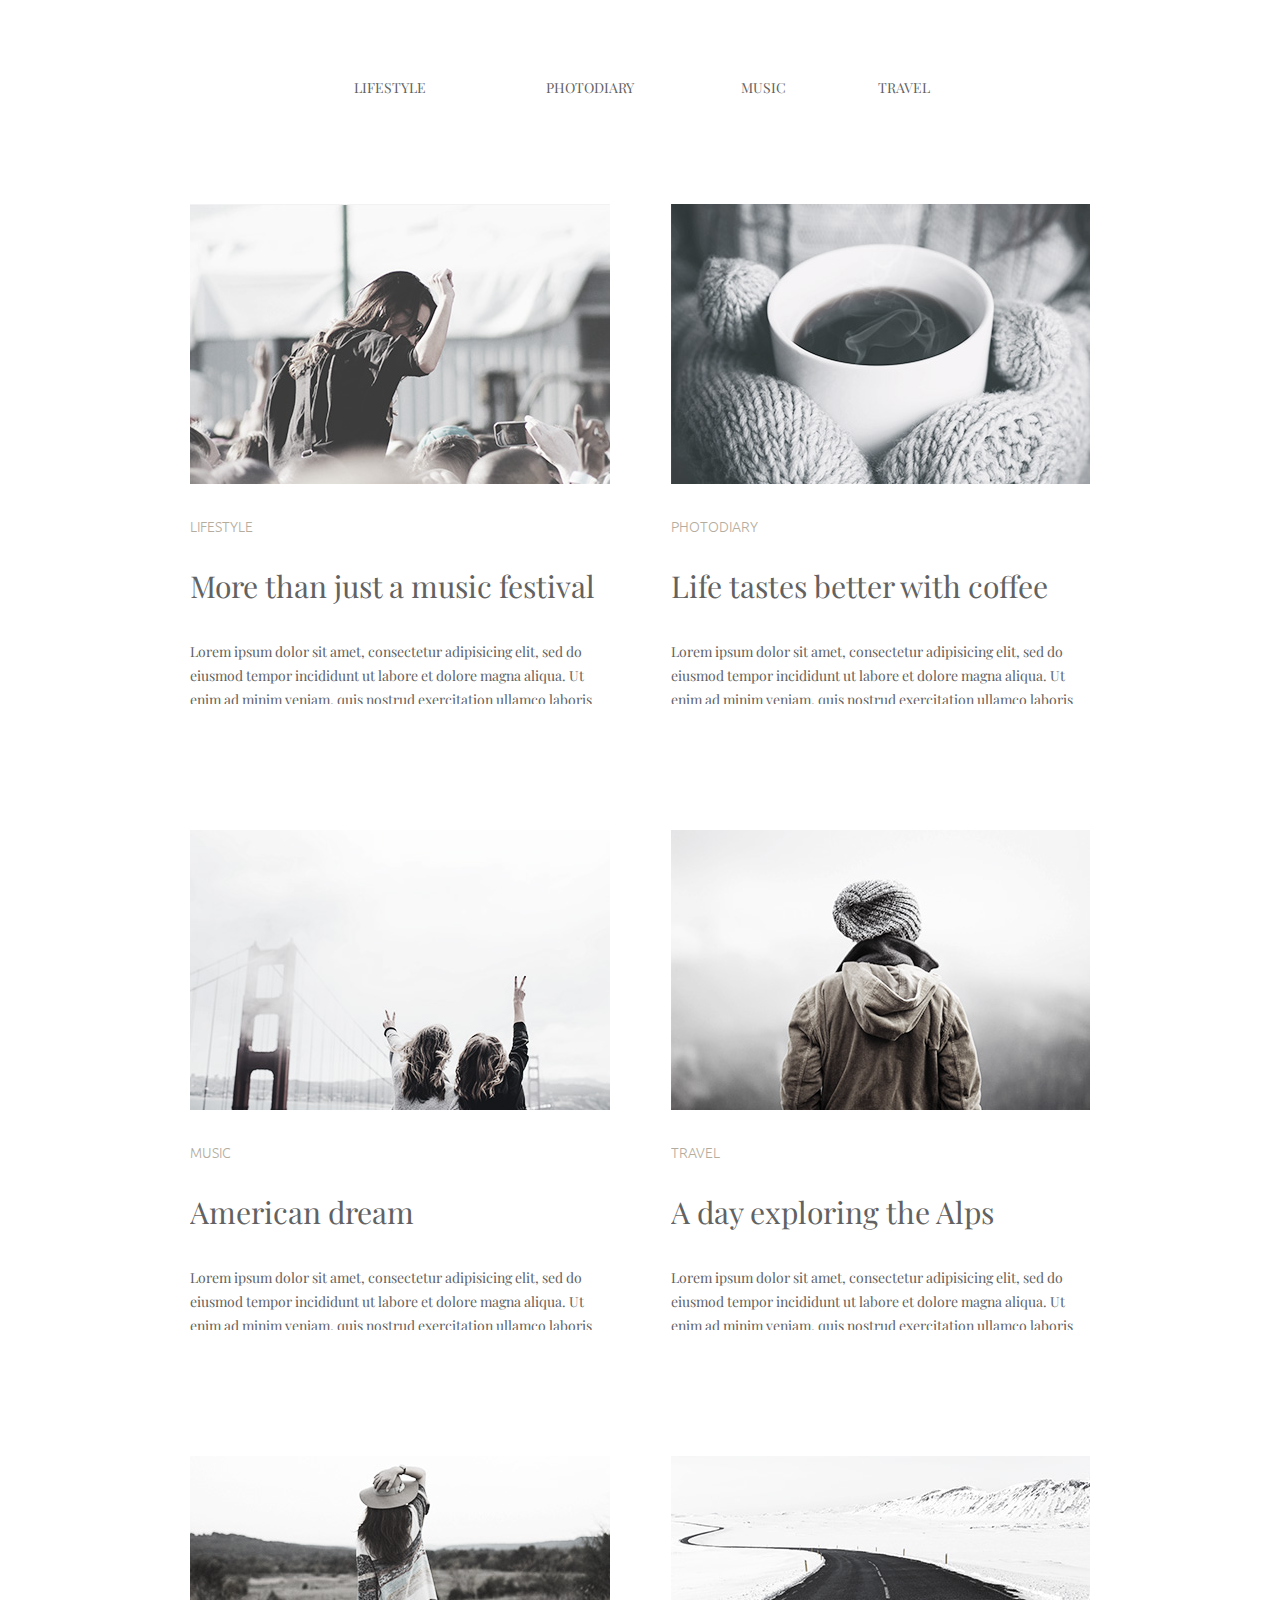
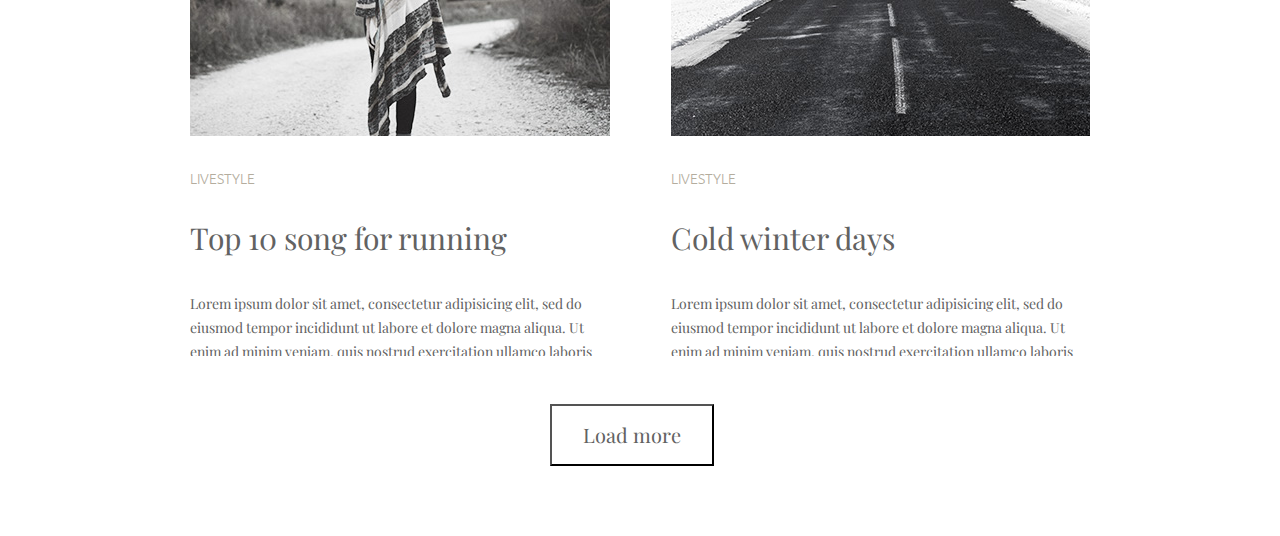
==== module-03/index.html @ 064b9994 "added module-03" ====
<!DOCTYPE html>
<html lang="en">
  <head>
    <meta charset="UTF-8" />
    <meta name="viewport" content="width=device-width, initial-scale=1.0" />
    <meta http-equiv="X-UA-Compatible" content="ie=edge" />
    <title>Module-03</title>
    <link rel="stylesheet" href="css/normalize.css" />
    <link
      href="https://fonts.googleapis.com/css?family=Playfair+Display:400,700|Ubuntu:300,400&display=swap"
      rel="stylesheet"
    />
    <link rel="stylesheet" href="css/styles.css" />
  </head>

  <body>
    <header class="container">
      <nav>
        <ul class="site-navigation">
          <li class="lifestyle"><a href="#">lifestyle</a></li>
          <li class="photodiary"><a href="#">photodiary</a></li>
          <li class="music"><a href="#">music</a></li>
          <li><a href="#">travel</a></li>
        </ul>
      </nav>
    </header>

    <main class="container">
      <ul class="wrapper">
        <!-- Article 1 -->
        <li class="article">
          <img src="img/image1.jpg" alt="" width="420" height="280" />
          <p class="article-link">lifestyle</p>
          <h2>More than just a music festival</h2>
          <p>
            Lorem ipsum dolor sit amet, consectetur adipisicing elit, sed do
            eiusmod tempor incididunt ut labore et dolore magna aliqua. Ut enim
            ad minim veniam, quis nostrud exercitation ullamco laboris nisi ut
            aliquip ex ea commodo consequat. Duis aute irure dolor in
            reprehenderit in voluptate velit esse cillum dolore eu fugiat nulla
            pariatur. Excepteur sint occaecat cupidatat non proident, sunt in
            culpa qui officia deserunt mollit anim id est laborum. Sed ut
            perspiciatis unde omnis iste natus error sit voluptatem accusantium
            doloremque laudantium, totam rem aperiam, eaque ipsa quae ab illo
            inventore veritatis et quasi architecto beatae vitae dicta sunt
            explicabo. Nemo enim ipsam voluptatem quia voluptas sit aspernatur
            aut odit aut fugit, sed quia consequuntur magni dolores eos qui
            ratione voluptatem sequi nesciunt. Neque porro quisquam est, qui
            dolorem ipsum quia dolor sit amet, consectetur, adipisci velit, sed
            quia non numquam eius modi tempora incidunt ut labore et dolore
            magnam aliquam quaerat voluptatem.
          </p>
        </li>

        <!-- Article 2 -->
        <li class="article">
          <img src="img/image2.jpg" alt="" width="419" height="280" />
          <p class="article-link">photodiary</p>
          <h2>Life tastes better with coffee</h2>
          <p>
            Lorem ipsum dolor sit amet, consectetur adipisicing elit, sed do
            eiusmod tempor incididunt ut labore et dolore magna aliqua. Ut enim
            ad minim veniam, quis nostrud exercitation ullamco laboris nisi ut
            aliquip ex ea commodo consequat. Duis aute irure dolor in
            reprehenderit in voluptate velit esse cillum dolore eu fugiat nulla
            pariatur. Excepteur sint occaecat cupidatat non proident, sunt in
            culpa qui officia deserunt mollit anim id est laborum. Sed ut
            perspiciatis unde omnis iste natus error sit voluptatem accusantium
            doloremque laudantium, totam rem aperiam, eaque ipsa quae ab illo
            inventore veritatis et quasi architecto beatae vitae dicta sunt
            explicabo. Nemo enim ipsam voluptatem quia voluptas sit aspernatur
            aut odit aut fugit, sed quia consequuntur magni dolores eos qui
            ratione voluptatem sequi nesciunt. Neque porro quisquam est, qui
            dolorem ipsum quia dolor sit amet, consectetur, adipisci velit, sed
            quia non numquam eius modi tempora incidunt ut labore et dolore
            magnam aliquam quaerat voluptatem.
          </p>
        </li>

        <!-- Article 3 -->
        <li class="article">
          <img src="img/image3.jpg" alt="" width="420" height="280" />
          <p class="article-link">music</p>
          <h2>American dream</h2>
          <p>
            Lorem ipsum dolor sit amet, consectetur adipisicing elit, sed do
            eiusmod tempor incididunt ut labore et dolore magna aliqua. Ut enim
            ad minim veniam, quis nostrud exercitation ullamco laboris nisi ut
            aliquip ex ea commodo consequat. Duis aute irure dolor in
            reprehenderit in voluptate velit esse cillum dolore eu fugiat nulla
            pariatur. Excepteur sint occaecat cupidatat non proident, sunt in
            culpa qui officia deserunt mollit anim id est laborum. Sed ut
            perspiciatis unde omnis iste natus error sit voluptatem accusantium
            doloremque laudantium, totam rem aperiam, eaque ipsa quae ab illo
            inventore veritatis et quasi architecto beatae vitae dicta sunt
            explicabo. Nemo enim ipsam voluptatem quia voluptas sit aspernatur
            aut odit aut fugit, sed quia consequuntur magni dolores eos qui
            ratione voluptatem sequi nesciunt. Neque porro quisquam est, qui
            dolorem ipsum quia dolor sit amet, consectetur, adipisci velit, sed
            quia non numquam eius modi tempora incidunt ut labore et dolore
            magnam aliquam quaerat voluptatem.
          </p>
        </li>

        <!-- Article 4 -->
        <li class="article">
          <img src="img/image4.jpg" alt="" width="419" height="280" />
          <p class="article-link">travel</p>
          <h2>A day exploring the Alps</h2>
          <p>
            Lorem ipsum dolor sit amet, consectetur adipisicing elit, sed do
            eiusmod tempor incididunt ut labore et dolore magna aliqua. Ut enim
            ad minim veniam, quis nostrud exercitation ullamco laboris nisi ut
            aliquip ex ea commodo consequat. Duis aute irure dolor in
            reprehenderit in voluptate velit esse cillum dolore eu fugiat nulla
            pariatur. Excepteur sint occaecat cupidatat non proident, sunt in
            culpa qui officia deserunt mollit anim id est laborum. Sed ut
            perspiciatis unde omnis iste natus error sit voluptatem accusantium
            doloremque laudantium, totam rem aperiam, eaque ipsa quae ab illo
            inventore veritatis et quasi architecto beatae vitae dicta sunt
            explicabo. Nemo enim ipsam voluptatem quia voluptas sit aspernatur
            aut odit aut fugit, sed quia consequuntur magni dolores eos qui
            ratione voluptatem sequi nesciunt. Neque porro quisquam est, qui
            dolorem ipsum quia dolor sit amet, consectetur, adipisci velit, sed
            quia non numquam eius modi tempora incidunt ut labore et dolore
            magnam aliquam quaerat voluptatem.
          </p>
        </li>

        <!-- Article 5 -->
        <li class="article">
          <img src="img/image5.jpg" alt="" width="420" height="280" />
          <p class="article-link">livestyle</p>
          <h2>Top 10 song for running</h2>
          <p>
            Lorem ipsum dolor sit amet, consectetur adipisicing elit, sed do
            eiusmod tempor incididunt ut labore et dolore magna aliqua. Ut enim
            ad minim veniam, quis nostrud exercitation ullamco laboris nisi ut
            aliquip ex ea commodo consequat. Duis aute irure dolor in
            reprehenderit in voluptate velit esse cillum dolore eu fugiat nulla
            pariatur. Excepteur sint occaecat cupidatat non proident, sunt in
            culpa qui officia deserunt mollit anim id est laborum. Sed ut
            perspiciatis unde omnis iste natus error sit voluptatem accusantium
            doloremque laudantium, totam rem aperiam, eaque ipsa quae ab illo
            inventore veritatis et quasi architecto beatae vitae dicta sunt
            explicabo. Nemo enim ipsam voluptatem quia voluptas sit aspernatur
            aut odit aut fugit, sed quia consequuntur magni dolores eos qui
            ratione voluptatem sequi nesciunt. Neque porro quisquam est, qui
            dolorem ipsum quia dolor sit amet, consectetur, adipisci velit, sed
            quia non numquam eius modi tempora incidunt ut labore et dolore
            magnam aliquam quaerat voluptatem.
          </p>
        </li>

        <!-- Article 6 -->
        <li class="article">
          <img src="img/image6.jpg" alt="" width="419" height="280" />
          <p class="article-link">livestyle</p>
          <h2>Cold winter days</h2>
          <p>
            Lorem ipsum dolor sit amet, consectetur adipisicing elit, sed do
            eiusmod tempor incididunt ut labore et dolore magna aliqua. Ut enim
            ad minim veniam, quis nostrud exercitation ullamco laboris nisi ut
            aliquip ex ea commodo consequat. Duis aute irure dolor in
            reprehenderit in voluptate velit esse cillum dolore eu fugiat nulla
            pariatur. Excepteur sint occaecat cupidatat non proident, sunt in
            culpa qui officia deserunt mollit anim id est laborum. Sed ut
            perspiciatis unde omnis iste natus error sit voluptatem accusantium
            doloremque laudantium, totam rem aperiam, eaque ipsa quae ab illo
            inventore veritatis et quasi architecto beatae vitae dicta sunt
            explicabo. Nemo enim ipsam voluptatem quia voluptas sit aspernatur
            aut odit aut fugit, sed quia consequuntur magni dolores eos qui
            ratione voluptatem sequi nesciunt. Neque porro quisquam est, qui
            dolorem ipsum quia dolor sit amet, consectetur, adipisci velit, sed
            quia non numquam eius modi tempora incidunt ut labore et dolore
            magnam aliquam quaerat voluptatem.
          </p>
        </li>
      </ul>
      <form><button>Load more</button></form>
    </main>
  </body>
</html>
---- module-03/css/styles.css ----
html {
    box-sizing: border-box;
}

*,
*::before,
*::after{
    box-sizing: inherit;
}

body{
    font-family: 'Playfair Display', serif;
    color: #626262;
    font-size: 0;
}

.container {
    width: 901px;
    margin: 0 auto;
}
/* site navigation */
.site-navigation {
    list-style: none;
    margin: 76px 0 104px 164px;
    padding: 0;
    }

.site-navigation li{
    display: inline-block;
}
.lifestyle {
    margin-right: 120px;
}
.photodiary {
    margin-right: 107px;
}
.music {
    margin-right: 92px;
}


.site-navigation a{
    font-size: 14px;
    line-height: 24px;
    color: #626262;
    text-transform: uppercase;
    text-decoration: none;
}
.site-navigation a:hover,
.site-navigation a:focus {
    color: #03a9f4;  
}

/* main */

.article {
    display: inline-block;
    width: 420px;
    height: 500px;
    overflow: hidden;
    margin-bottom: 126px;
}

.wrapper {
    list-style: none;
    margin: 0;
    padding: 0;
}


.article-link{
color: #b4ad9e;
text-transform: uppercase;
font-size: 14px;
line-height: 17px;
font-family: 'Ubuntu', sans-serif;
font-weight: 300;
margin: 30px 0 30px 0;
}

.article h2{
    font-size: 30px;
    line-height: 36px;
    font-weight: 400;
    margin: 0 0 36px 0;
}

.article p{
    font-size: 14px;
    line-height: 24px;
}
.article {
    margin-right: 61px;
}
.article:nth-child(2n) {
    margin-right: 0;
}
.article:nth-child(5),
.article:nth-child(6) {
    margin-bottom: 0;
}
button {
    color: #626262;
    font-size: 20px;
    line-height: 24px;
    height: 62px;
    width: 164px;
    margin: 48px 0 70px 360px;
    background-color: #ffffff;
}
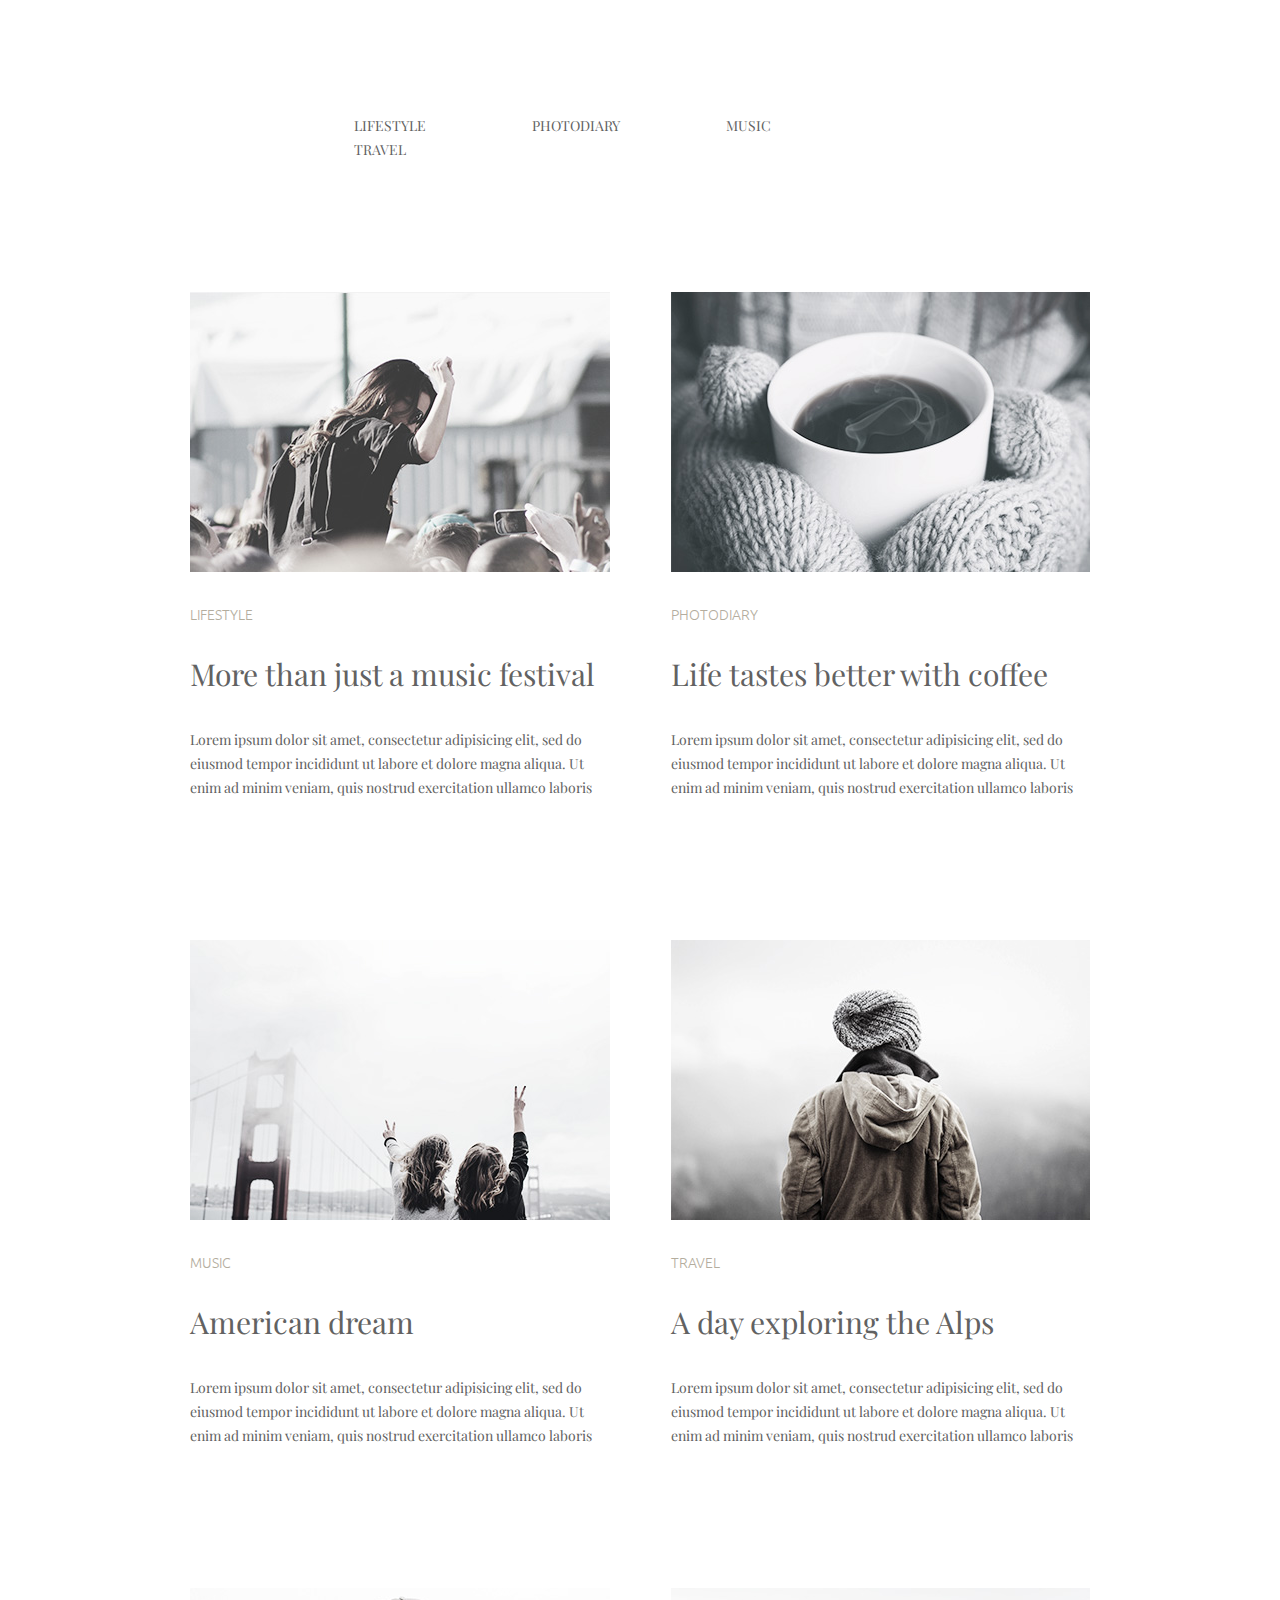
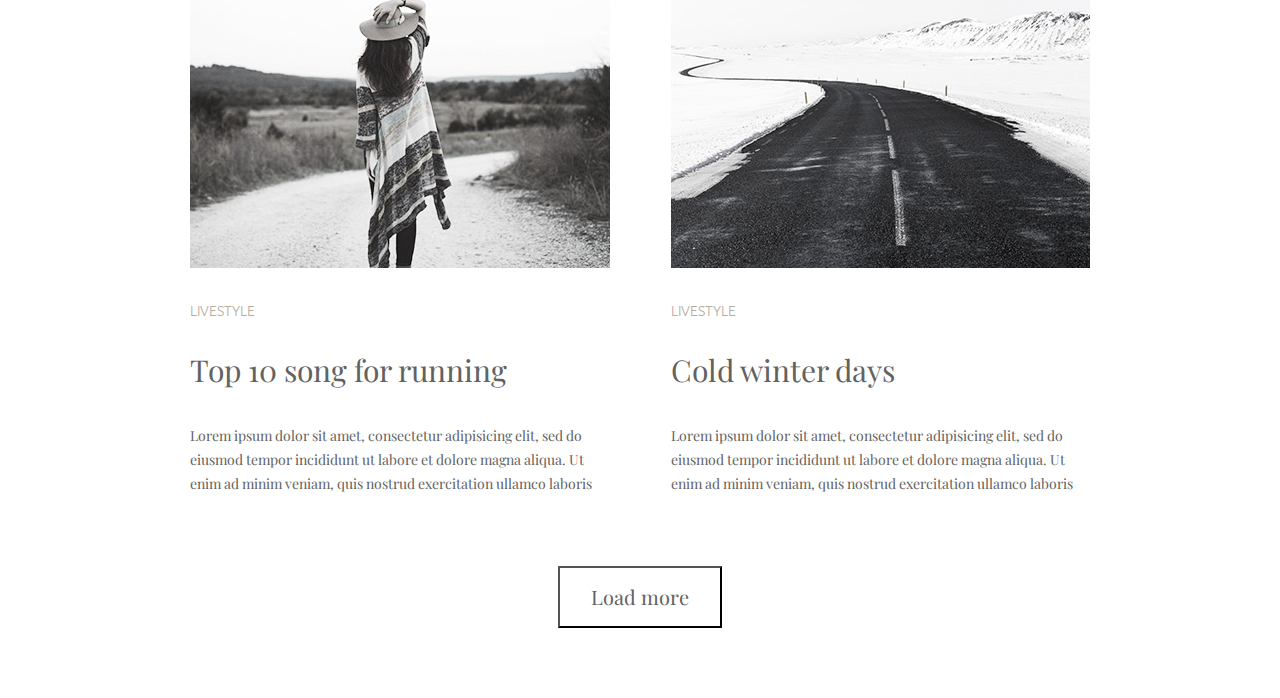
==== commit c720beaf: "bugs fixed" ====
--- a/module-03/index.html
+++ b/module-03/index.html
@@ -15,18 +15,18 @@
 
   <body>
     <header class="container">
-      <nav>
+      <nav class="navigation">
         <ul class="site-navigation">
-          <li class="lifestyle"><a href="#">lifestyle</a></li>
-          <li class="photodiary"><a href="#">photodiary</a></li>
-          <li class="music"><a href="#">music</a></li>
+          <li><a href="#">lifestyle</a></li>
+          <li><a href="#">photodiary</a></li>
+          <li><a href="#">music</a></li>
           <li><a href="#">travel</a></li>
         </ul>
       </nav>
     </header>
 
     <main class="container">
-      <ul class="wrapper">
+      <ul class="post">
         <!-- Article 1 -->
         <li class="article">
           <img src="img/image1.jpg" alt="" width="420" height="280" />
@@ -35,20 +35,7 @@
           <p>
             Lorem ipsum dolor sit amet, consectetur adipisicing elit, sed do
             eiusmod tempor incididunt ut labore et dolore magna aliqua. Ut enim
-            ad minim veniam, quis nostrud exercitation ullamco laboris nisi ut
-            aliquip ex ea commodo consequat. Duis aute irure dolor in
-            reprehenderit in voluptate velit esse cillum dolore eu fugiat nulla
-            pariatur. Excepteur sint occaecat cupidatat non proident, sunt in
-            culpa qui officia deserunt mollit anim id est laborum. Sed ut
-            perspiciatis unde omnis iste natus error sit voluptatem accusantium
-            doloremque laudantium, totam rem aperiam, eaque ipsa quae ab illo
-            inventore veritatis et quasi architecto beatae vitae dicta sunt
-            explicabo. Nemo enim ipsam voluptatem quia voluptas sit aspernatur
-            aut odit aut fugit, sed quia consequuntur magni dolores eos qui
-            ratione voluptatem sequi nesciunt. Neque porro quisquam est, qui
-            dolorem ipsum quia dolor sit amet, consectetur, adipisci velit, sed
-            quia non numquam eius modi tempora incidunt ut labore et dolore
-            magnam aliquam quaerat voluptatem.
+            ad minim veniam, quis nostrud exercitation ullamco laboris
           </p>
         </li>
 
@@ -60,20 +47,7 @@
           <p>
             Lorem ipsum dolor sit amet, consectetur adipisicing elit, sed do
             eiusmod tempor incididunt ut labore et dolore magna aliqua. Ut enim
-            ad minim veniam, quis nostrud exercitation ullamco laboris nisi ut
-            aliquip ex ea commodo consequat. Duis aute irure dolor in
-            reprehenderit in voluptate velit esse cillum dolore eu fugiat nulla
-            pariatur. Excepteur sint occaecat cupidatat non proident, sunt in
-            culpa qui officia deserunt mollit anim id est laborum. Sed ut
-            perspiciatis unde omnis iste natus error sit voluptatem accusantium
-            doloremque laudantium, totam rem aperiam, eaque ipsa quae ab illo
-            inventore veritatis et quasi architecto beatae vitae dicta sunt
-            explicabo. Nemo enim ipsam voluptatem quia voluptas sit aspernatur
-            aut odit aut fugit, sed quia consequuntur magni dolores eos qui
-            ratione voluptatem sequi nesciunt. Neque porro quisquam est, qui
-            dolorem ipsum quia dolor sit amet, consectetur, adipisci velit, sed
-            quia non numquam eius modi tempora incidunt ut labore et dolore
-            magnam aliquam quaerat voluptatem.
+            ad minim veniam, quis nostrud exercitation ullamco laboris
           </p>
         </li>
 
@@ -85,20 +59,7 @@
           <p>
             Lorem ipsum dolor sit amet, consectetur adipisicing elit, sed do
             eiusmod tempor incididunt ut labore et dolore magna aliqua. Ut enim
-            ad minim veniam, quis nostrud exercitation ullamco laboris nisi ut
-            aliquip ex ea commodo consequat. Duis aute irure dolor in
-            reprehenderit in voluptate velit esse cillum dolore eu fugiat nulla
-            pariatur. Excepteur sint occaecat cupidatat non proident, sunt in
-            culpa qui officia deserunt mollit anim id est laborum. Sed ut
-            perspiciatis unde omnis iste natus error sit voluptatem accusantium
-            doloremque laudantium, totam rem aperiam, eaque ipsa quae ab illo
-            inventore veritatis et quasi architecto beatae vitae dicta sunt
-            explicabo. Nemo enim ipsam voluptatem quia voluptas sit aspernatur
-            aut odit aut fugit, sed quia consequuntur magni dolores eos qui
-            ratione voluptatem sequi nesciunt. Neque porro quisquam est, qui
-            dolorem ipsum quia dolor sit amet, consectetur, adipisci velit, sed
-            quia non numquam eius modi tempora incidunt ut labore et dolore
-            magnam aliquam quaerat voluptatem.
+            ad minim veniam, quis nostrud exercitation ullamco laboris
           </p>
         </li>
 
@@ -110,20 +71,7 @@
           <p>
             Lorem ipsum dolor sit amet, consectetur adipisicing elit, sed do
             eiusmod tempor incididunt ut labore et dolore magna aliqua. Ut enim
-            ad minim veniam, quis nostrud exercitation ullamco laboris nisi ut
-            aliquip ex ea commodo consequat. Duis aute irure dolor in
-            reprehenderit in voluptate velit esse cillum dolore eu fugiat nulla
-            pariatur. Excepteur sint occaecat cupidatat non proident, sunt in
-            culpa qui officia deserunt mollit anim id est laborum. Sed ut
-            perspiciatis unde omnis iste natus error sit voluptatem accusantium
-            doloremque laudantium, totam rem aperiam, eaque ipsa quae ab illo
-            inventore veritatis et quasi architecto beatae vitae dicta sunt
-            explicabo. Nemo enim ipsam voluptatem quia voluptas sit aspernatur
-            aut odit aut fugit, sed quia consequuntur magni dolores eos qui
-            ratione voluptatem sequi nesciunt. Neque porro quisquam est, qui
-            dolorem ipsum quia dolor sit amet, consectetur, adipisci velit, sed
-            quia non numquam eius modi tempora incidunt ut labore et dolore
-            magnam aliquam quaerat voluptatem.
+            ad minim veniam, quis nostrud exercitation ullamco laboris
           </p>
         </li>
 
@@ -135,20 +83,7 @@
           <p>
             Lorem ipsum dolor sit amet, consectetur adipisicing elit, sed do
             eiusmod tempor incididunt ut labore et dolore magna aliqua. Ut enim
-            ad minim veniam, quis nostrud exercitation ullamco laboris nisi ut
-            aliquip ex ea commodo consequat. Duis aute irure dolor in
-            reprehenderit in voluptate velit esse cillum dolore eu fugiat nulla
-            pariatur. Excepteur sint occaecat cupidatat non proident, sunt in
-            culpa qui officia deserunt mollit anim id est laborum. Sed ut
-            perspiciatis unde omnis iste natus error sit voluptatem accusantium
-            doloremque laudantium, totam rem aperiam, eaque ipsa quae ab illo
-            inventore veritatis et quasi architecto beatae vitae dicta sunt
-            explicabo. Nemo enim ipsam voluptatem quia voluptas sit aspernatur
-            aut odit aut fugit, sed quia consequuntur magni dolores eos qui
-            ratione voluptatem sequi nesciunt. Neque porro quisquam est, qui
-            dolorem ipsum quia dolor sit amet, consectetur, adipisci velit, sed
-            quia non numquam eius modi tempora incidunt ut labore et dolore
-            magnam aliquam quaerat voluptatem.
+            ad minim veniam, quis nostrud exercitation ullamco laboris
           </p>
         </li>
 
@@ -160,24 +95,14 @@
           <p>
             Lorem ipsum dolor sit amet, consectetur adipisicing elit, sed do
             eiusmod tempor incididunt ut labore et dolore magna aliqua. Ut enim
-            ad minim veniam, quis nostrud exercitation ullamco laboris nisi ut
-            aliquip ex ea commodo consequat. Duis aute irure dolor in
-            reprehenderit in voluptate velit esse cillum dolore eu fugiat nulla
-            pariatur. Excepteur sint occaecat cupidatat non proident, sunt in
-            culpa qui officia deserunt mollit anim id est laborum. Sed ut
-            perspiciatis unde omnis iste natus error sit voluptatem accusantium
-            doloremque laudantium, totam rem aperiam, eaque ipsa quae ab illo
-            inventore veritatis et quasi architecto beatae vitae dicta sunt
-            explicabo. Nemo enim ipsam voluptatem quia voluptas sit aspernatur
-            aut odit aut fugit, sed quia consequuntur magni dolores eos qui
-            ratione voluptatem sequi nesciunt. Neque porro quisquam est, qui
-            dolorem ipsum quia dolor sit amet, consectetur, adipisci velit, sed
-            quia non numquam eius modi tempora incidunt ut labore et dolore
-            magnam aliquam quaerat voluptatem.
+            ad minim veniam, quis nostrud exercitation ullamco laboris
           </p>
         </li>
       </ul>
-      <form><button>Load more</button></form>
+
+      <div class="button">
+        <button type="button">Load more</button>
+      </div>
     </main>
   </body>
 </html>
--- a/module-03/css/styles.css
+++ b/module-03/css/styles.css
@@ -1,110 +1,108 @@
 html {
-    box-sizing: border-box;
+  box-sizing: border-box;
 }
 
 *,
 *::before,
-*::after{
-    box-sizing: inherit;
+*::after {
+  box-sizing: inherit;
 }
 
-body{
-    font-family: 'Playfair Display', serif;
-    color: #626262;
-    font-size: 0;
+body {
+  font-family: "Playfair Display", serif;
+  color: #626262;
+  font-size: 0;
 }
 
 .container {
-    width: 901px;
-    margin: 0 auto;
+  width: 901px;
+  margin: 0 auto;
 }
 /* site navigation */
 .site-navigation {
-    list-style: none;
-    margin: 76px 0 104px 164px;
-    padding: 0;
-    }
-
-.site-navigation li{
-    display: inline-block;
-}
-.lifestyle {
-    margin-right: 120px;
-}
-.photodiary {
-    margin-right: 107px;
-}
-.music {
-    margin-right: 92px;
+  list-style: none;
 }
 
+.navigation ul {
+  padding: 114px 164px 130px 164px;
+}
 
-.site-navigation a{
-    font-size: 14px;
-    line-height: 24px;
-    color: #626262;
-    text-transform: uppercase;
-    text-decoration: none;
+.site-navigation li {
+  display: inline-block;
+  margin-right: 106px;
+}
+
+.site-navigation li:nth-child(4) {
+  margin-right: 0;
+}
+
+.site-navigation a {
+  font-size: 14px;
+  line-height: 24px;
+  color: #626262;
+  text-transform: uppercase;
+  text-decoration: none;
 }
 .site-navigation a:hover,
 .site-navigation a:focus {
-    color: #03a9f4;  
+  color: #03a9f4;
 }
 
 /* main */
 
 .article {
-    display: inline-block;
-    width: 420px;
-    height: 500px;
-    overflow: hidden;
-    margin-bottom: 126px;
+  display: inline-block;
+  width: 420px;
+  margin-bottom: 126px;
 }
 
-.wrapper {
-    list-style: none;
-    margin: 0;
-    padding: 0;
+.post {
+  list-style: none;
+  margin: 0;
+  padding: 0;
 }
 
-
-.article-link{
-color: #b4ad9e;
-text-transform: uppercase;
-font-size: 14px;
-line-height: 17px;
-font-family: 'Ubuntu', sans-serif;
-font-weight: 300;
-margin: 30px 0 30px 0;
+.article-link {
+  color: #b4ad9e;
+  text-transform: uppercase;
+  font-size: 14px;
+  line-height: 17px;
+  font-family: "Ubuntu", sans-serif;
+  font-weight: 300;
+  margin: 30px 0 30px 0;
 }
 
-.article h2{
-    font-size: 30px;
-    line-height: 36px;
-    font-weight: 400;
-    margin: 0 0 36px 0;
+.article h2 {
+  font-size: 30px;
+  line-height: 36px;
+  font-weight: 400;
+  margin-bottom: 36px;
 }
 
-.article p{
-    font-size: 14px;
-    line-height: 24px;
+.article p {
+  font-size: 14px;
+  line-height: 24px;
 }
 .article {
-    margin-right: 61px;
+  margin-right: 61px;
 }
 .article:nth-child(2n) {
-    margin-right: 0;
+  margin-right: 0;
 }
 .article:nth-child(5),
 .article:nth-child(6) {
-    margin-bottom: 0;
+  margin-bottom: 0;
 }
-button {
-    color: #626262;
-    font-size: 20px;
-    line-height: 24px;
-    height: 62px;
-    width: 164px;
-    margin: 48px 0 70px 360px;
-    background-color: #ffffff;
-}+
+.button {
+  text-align: center;
+  padding: 56px 0 70px 0;
+}
+.button button {
+  color: #626262;
+  font-size: 20px;
+  line-height: 24px;
+  height: 62px;
+  width: 164px;
+  background-color: #ffffff;
+}
